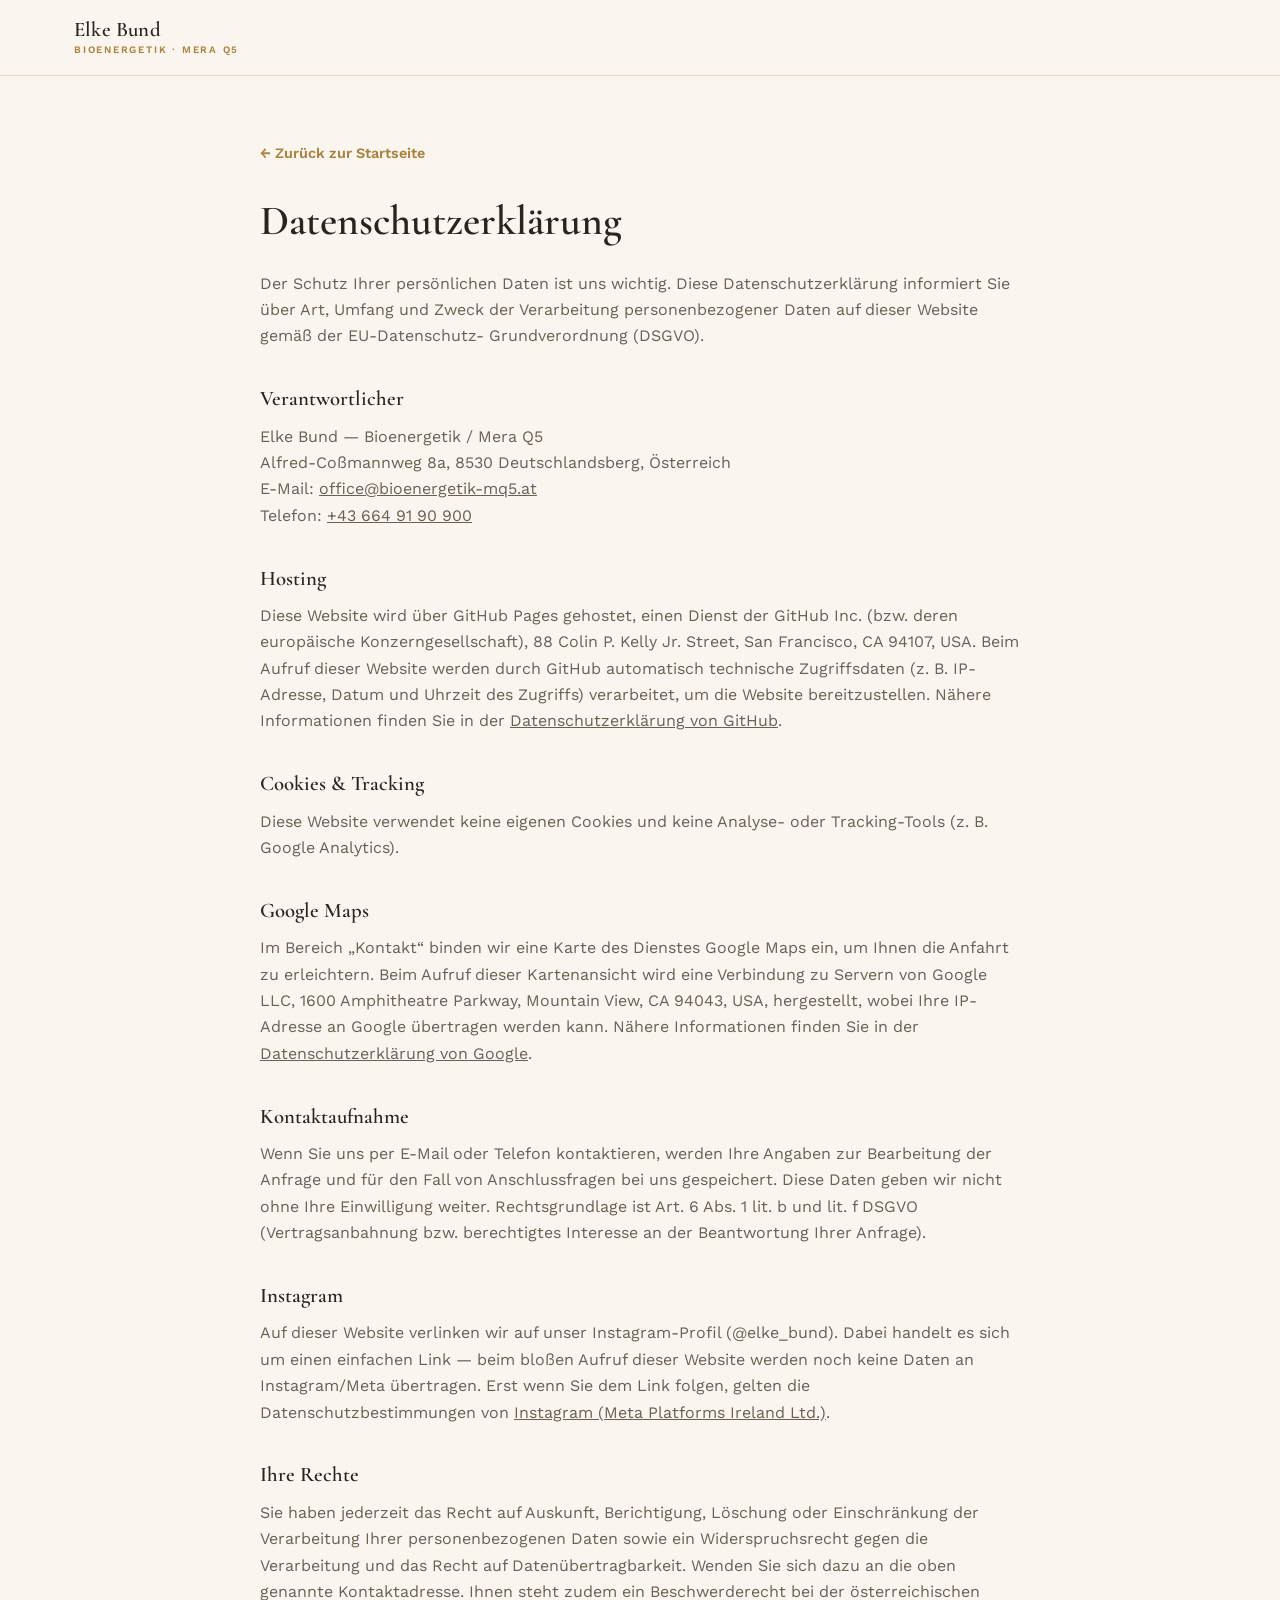
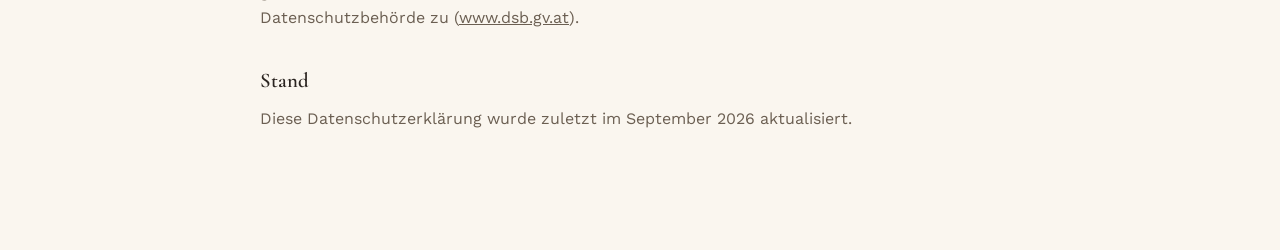
==== datenschutz.html @ cf7adbc0 "Build single-page Mera Q5 website Scroll-based static site replacing the Wix site: sticky anchor nav" ====
<!DOCTYPE html>
<html lang="de">
<head>
<meta charset="UTF-8">
<meta name="viewport" content="width=device-width, initial-scale=1.0">
<title>Datenschutz | Elke Bund — Bioenergetik &amp; MERA Q5</title>
<meta name="robots" content="noindex">
<link rel="icon" type="image/svg+xml" href="assets/images/favicon.svg">
<link rel="preconnect" href="https://fonts.googleapis.com">
<link rel="preconnect" href="https://fonts.gstatic.com" crossorigin>
<link href="https://fonts.googleapis.com/css2?family=Cormorant+Garamond:wght@500;600;700&amp;family=Work+Sans:wght@400;500;600&amp;display=swap" rel="stylesheet">
<link rel="stylesheet" href="css/style.css">
</head>
<body>

<nav class="site-nav">
  <div class="nav-inner">
    <a href="index.html#top" class="brand">
      <span class="brand-name">Elke Bund</span>
      <span class="brand-sub">Bioenergetik · Mera Q5</span>
    </a>
  </div>
</nav>

<div class="container legal-page">
  <a href="index.html" class="legal-back">&larr; Zurück zur Startseite</a>
  <h1>Datenschutzerklärung</h1>

  <p>
    Der Schutz Ihrer persönlichen Daten ist uns wichtig. Diese Datenschutzerklärung informiert Sie über Art,
    Umfang und Zweck der Verarbeitung personenbezogener Daten auf dieser Website gemäß der EU-Datenschutz-
    Grundverordnung (DSGVO).
  </p>

  <h2>Verantwortlicher</h2>
  <p>
    Elke Bund — Bioenergetik / Mera Q5<br>
    Alfred-Coßmannweg 8a, 8530 Deutschlandsberg, Österreich<br>
    E-Mail: <a href="mailto:office@bioenergetik-mq5.at">office@bioenergetik-mq5.at</a><br>
    Telefon: <a href="tel:+436649190900">+43 664 91 90 900</a>
  </p>

  <h2>Hosting</h2>
  <p>
    Diese Website wird über GitHub Pages gehostet, einen Dienst der GitHub Inc. (bzw. deren europäische
    Konzerngesellschaft), 88 Colin P. Kelly Jr. Street, San Francisco, CA 94107, USA. Beim Aufruf dieser Website
    werden durch GitHub automatisch technische Zugriffsdaten (z. B. IP-Adresse, Datum und Uhrzeit des Zugriffs)
    verarbeitet, um die Website bereitzustellen. Nähere Informationen finden Sie in der
    <a href="https://docs.github.com/site-policy/privacy-policies/github-privacy-statement" target="_blank" rel="noopener noreferrer">Datenschutzerklärung von GitHub</a>.
  </p>

  <h2>Cookies &amp; Tracking</h2>
  <p>
    Diese Website verwendet keine eigenen Cookies und keine Analyse- oder Tracking-Tools (z. B. Google Analytics).
  </p>

  <h2>Google Maps</h2>
  <p>
    Im Bereich „Kontakt“ binden wir eine Karte des Dienstes Google Maps ein, um Ihnen die Anfahrt zu erleichtern.
    Beim Aufruf dieser Kartenansicht wird eine Verbindung zu Servern von Google LLC, 1600 Amphitheatre Parkway,
    Mountain View, CA 94043, USA, hergestellt, wobei Ihre IP-Adresse an Google übertragen werden kann. Nähere
    Informationen finden Sie in der
    <a href="https://policies.google.com/privacy" target="_blank" rel="noopener noreferrer">Datenschutzerklärung von Google</a>.
  </p>

  <h2>Kontaktaufnahme</h2>
  <p>
    Wenn Sie uns per E-Mail oder Telefon kontaktieren, werden Ihre Angaben zur Bearbeitung der Anfrage und für
    den Fall von Anschlussfragen bei uns gespeichert. Diese Daten geben wir nicht ohne Ihre Einwilligung weiter.
    Rechtsgrundlage ist Art. 6 Abs. 1 lit. b und lit. f DSGVO (Vertragsanbahnung bzw. berechtigtes Interesse an
    der Beantwortung Ihrer Anfrage).
  </p>

  <h2>Instagram</h2>
  <p>
    Auf dieser Website verlinken wir auf unser Instagram-Profil (@elke_bund). Dabei handelt es sich um einen
    einfachen Link — beim bloßen Aufruf dieser Website werden noch keine Daten an Instagram/Meta übertragen.
    Erst wenn Sie dem Link folgen, gelten die Datenschutzbestimmungen von
    <a href="https://privacycenter.instagram.com/policy" target="_blank" rel="noopener noreferrer">Instagram (Meta Platforms Ireland Ltd.)</a>.
  </p>

  <h2>Ihre Rechte</h2>
  <p>
    Sie haben jederzeit das Recht auf Auskunft, Berichtigung, Löschung oder Einschränkung der Verarbeitung Ihrer
    personenbezogenen Daten sowie ein Widerspruchsrecht gegen die Verarbeitung und das Recht auf
    Datenübertragbarkeit. Wenden Sie sich dazu an die oben genannte Kontaktadresse. Ihnen steht zudem ein
    Beschwerderecht bei der österreichischen Datenschutzbehörde zu (<a href="https://www.dsb.gv.at" target="_blank" rel="noopener noreferrer">www.dsb.gv.at</a>).
  </p>

  <h2>Stand</h2>
  <p>Diese Datenschutzerklärung wurde zuletzt im September 2026 aktualisiert.</p>
</div>

</body>
</html>
---- css/style.css ----
/* =========================================================
   Elke Bund — Bioenergetik / Mera Q5
   Base styles
   ========================================================= */

:root {
  --color-bg: #faf6ef;
  --color-bg-alt: #f2ebdd;
  --color-dark: #2a2420;
  --color-dark-soft: #47392f;
  --color-text: #2a2420;
  --color-text-soft: #6b5f52;
  --color-cream: #f6f1e6;
  --color-gold: #a9823f;
  --color-gold-light: #c9a868;
  --color-border: #e3d8c3;

  --font-head: "Cormorant Garamond", Georgia, serif;
  --font-body: "Work Sans", "Segoe UI", sans-serif;

  --max-width: 1180px;
  --nav-height: 76px;
}

*,
*::before,
*::after {
  box-sizing: border-box;
}

html {
  scroll-behavior: smooth;
  scroll-padding-top: var(--nav-height);
}

body {
  margin: 0;
  font-family: var(--font-body);
  background: var(--color-bg);
  color: var(--color-text);
  line-height: 1.65;
  -webkit-font-smoothing: antialiased;
}

img {
  max-width: 100%;
  display: block;
}

a {
  color: inherit;
}

h1, h2, h3, h4 {
  font-family: var(--font-head);
  font-weight: 600;
  line-height: 1.15;
  margin: 0 0 0.6em;
  color: var(--color-dark);
}

p {
  margin: 0 0 1.1em;
}

.container {
  width: 100%;
  max-width: var(--max-width);
  margin: 0 auto;
  padding: 0 24px;
}

section {
  padding: 96px 0;
}

.section-alt {
  background: var(--color-bg-alt);
}

.eyebrow {
  display: inline-flex;
  align-items: center;
  gap: 10px;
  font-family: var(--font-body);
  font-size: 0.78rem;
  letter-spacing: 0.16em;
  text-transform: uppercase;
  color: var(--color-gold);
  font-weight: 600;
  margin-bottom: 14px;
}

.eyebrow::before {
  content: "";
  width: 28px;
  height: 1px;
  background: var(--color-gold);
  display: inline-block;
}

h2.section-title {
  font-size: clamp(1.9rem, 4vw, 2.7rem);
  max-width: 26ch;
}

.section-lede {
  max-width: 62ch;
  color: var(--color-text-soft);
  font-size: 1.05rem;
}

.divider-gold {
  width: 54px;
  height: 2px;
  background: var(--color-gold);
  border: 0;
  margin: 28px 0;
}

/* ---------- Buttons ---------- */

.btn {
  display: inline-flex;
  align-items: center;
  justify-content: center;
  gap: 8px;
  padding: 14px 30px;
  font-family: var(--font-body);
  font-size: 0.95rem;
  font-weight: 600;
  letter-spacing: 0.02em;
  text-decoration: none;
  border-radius: 2px;
  border: 1px solid transparent;
  cursor: pointer;
  transition: background 0.2s ease, color 0.2s ease, border-color 0.2s ease, transform 0.15s ease;
}

.btn:hover {
  transform: translateY(-1px);
}

.btn-gold {
  background: var(--color-gold);
  color: var(--color-cream);
  border-color: var(--color-gold);
}

.btn-gold:hover {
  background: var(--color-gold-light);
  border-color: var(--color-gold-light);
}

.btn-outline {
  background: transparent;
  color: var(--color-cream);
  border-color: rgba(246, 241, 230, 0.55);
}

.btn-outline:hover {
  background: rgba(246, 241, 230, 0.12);
  border-color: var(--color-cream);
}

.btn-outline-dark {
  background: transparent;
  color: var(--color-dark);
  border-color: var(--color-dark);
}

.btn-outline-dark:hover {
  background: var(--color-dark);
  color: var(--color-cream);
}

/* ---------- Navigation ---------- */

.site-nav {
  position: sticky;
  top: 0;
  z-index: 100;
  height: var(--nav-height);
  display: flex;
  align-items: center;
  background: rgba(250, 246, 239, 0.92);
  backdrop-filter: saturate(160%) blur(8px);
  border-bottom: 1px solid var(--color-border);
}

.nav-inner {
  width: 100%;
  max-width: var(--max-width);
  margin: 0 auto;
  padding: 0 24px;
  display: flex;
  align-items: center;
  justify-content: space-between;
}

.brand {
  display: flex;
  flex-direction: column;
  line-height: 1.1;
  text-decoration: none;
  color: var(--color-dark);
}

.brand-name {
  font-family: var(--font-head);
  font-size: 1.3rem;
  font-weight: 600;
  letter-spacing: 0.01em;
}

.brand-sub {
  font-size: 0.62rem;
  letter-spacing: 0.18em;
  text-transform: uppercase;
  color: var(--color-gold);
  font-weight: 600;
  margin-top: 3px;
}

.nav-links {
  display: flex;
  align-items: center;
  gap: 36px;
  list-style: none;
  margin: 0;
  padding: 0;
}

.nav-links a {
  text-decoration: none;
  font-size: 0.92rem;
  font-weight: 500;
  color: var(--color-dark);
  position: relative;
  padding: 6px 0;
}

.nav-links a::after {
  content: "";
  position: absolute;
  left: 0;
  right: 0;
  bottom: 0;
  height: 1px;
  background: var(--color-gold);
  transform: scaleX(0);
  transform-origin: right;
  transition: transform 0.25s ease;
}

.nav-links a:hover::after {
  transform: scaleX(1);
  transform-origin: left;
}

.nav-cta {
  display: inline-block;
}

.nav-toggle {
  display: none;
}

.nav-toggle-label {
  display: none;
}

/* Mobile nav (checkbox hack, no JS) */
@media (max-width: 860px) {
  .nav-links {
    position: fixed;
    top: var(--nav-height);
    left: 0;
    right: 0;
    flex-direction: column;
    align-items: flex-start;
    gap: 0;
    background: var(--color-cream);
    border-bottom: 1px solid var(--color-border);
    max-height: 0;
    overflow: hidden;
    transition: max-height 0.3s ease;
  }

  .nav-links li {
    width: 100%;
  }

  .nav-links a {
    display: block;
    width: 100%;
    padding: 16px 24px;
    border-top: 1px solid var(--color-border);
  }

  .nav-links a::after {
    display: none;
  }

  .nav-links .nav-cta {
    padding: 16px 24px;
  }

  .nav-links .btn {
    width: 100%;
  }

  .nav-toggle-label {
    display: flex;
    flex-direction: column;
    justify-content: center;
    gap: 5px;
    width: 34px;
    height: 34px;
    cursor: pointer;
  }

  .nav-toggle-label span {
    display: block;
    height: 2px;
    background: var(--color-dark);
    border-radius: 2px;
  }

  .nav-toggle:checked ~ .nav-links {
    max-height: 400px;
  }
}

@media (min-width: 861px) {
  .nav-toggle-label {
    display: none;
  }
}

/* ---------- Hero ---------- */

.hero {
  position: relative;
  min-height: 88vh;
  display: flex;
  align-items: flex-end;
  color: var(--color-cream);
  overflow: hidden;
}

.hero-media {
  position: absolute;
  inset: 0;
  z-index: 0;
}

.hero-media img {
  width: 100%;
  height: 100%;
  object-fit: cover;
}

.hero-scrim {
  position: absolute;
  inset: 0;
  background: linear-gradient(180deg, rgba(20, 16, 12, 0.35) 0%, rgba(20, 16, 12, 0.55) 55%, rgba(20, 16, 12, 0.82) 100%);
  z-index: 1;
}

.hero-content {
  position: relative;
  z-index: 2;
  width: 100%;
  padding: 72px 0 88px;
}

.hero-hook {
  font-family: var(--font-head);
  font-size: clamp(2.1rem, 5.4vw, 3.6rem);
  font-weight: 600;
  max-width: 18ch;
  color: var(--color-cream);
  margin-bottom: 0.4em;
}

.hero-hook em {
  font-style: normal;
  color: var(--color-gold-light);
}

.hero-intro {
  max-width: 52ch;
  font-size: 1.08rem;
  color: rgba(246, 241, 230, 0.92);
  margin-bottom: 2em;
}

/* ---------- Split content sections ---------- */

.split {
  display: grid;
  grid-template-columns: 1fr;
  gap: 48px;
  align-items: center;
}

@media (min-width: 900px) {
  .split {
    grid-template-columns: 0.85fr 1.15fr;
    gap: 72px;
  }

  .split.reverse .split-media {
    order: 2;
  }

  .split.reverse .split-text {
    order: 1;
  }
}

.split-media {
  position: relative;
}

.split-media .img-frame {
  border: 1px solid var(--color-gold);
  outline: 1px solid var(--color-border);
  outline-offset: 10px;
}

.img-frame {
  overflow: hidden;
}

.img-frame img {
  width: 100%;
  height: 100%;
  object-fit: cover;
}

.portrait-frame {
  aspect-ratio: 3 / 4;
  max-width: 420px;
  margin: 0 auto;
}

.device-frame {
  aspect-ratio: 1 / 1;
  max-width: 460px;
  margin: 0 auto;
}

.split-text .lede {
  font-size: 1.05rem;
  color: var(--color-text-soft);
}

.fact-list {
  list-style: none;
  margin: 28px 0 0;
  padding: 0;
  display: grid;
  gap: 16px;
}

.fact-list li {
  display: flex;
  gap: 14px;
  align-items: flex-start;
  font-size: 0.98rem;
}

.fact-list .dot {
  flex: none;
  width: 8px;
  height: 8px;
  margin-top: 8px;
  background: var(--color-gold);
  border-radius: 50%;
}

.fact-list strong {
  color: var(--color-dark);
}

/* ---------- Anwendungsbereiche ---------- */

.steps {
  display: grid;
  grid-template-columns: repeat(auto-fit, minmax(220px, 1fr));
  gap: 28px;
  margin: 48px 0 0;
}

.step-card {
  background: var(--color-bg);
  border: 1px solid var(--color-border);
  padding: 32px 26px;
}

.step-number {
  font-family: var(--font-head);
  font-size: 1.6rem;
  color: var(--color-gold);
  margin-bottom: 10px;
  display: block;
}

.step-card h3 {
  font-size: 1.2rem;
  margin-bottom: 0.5em;
}

.step-card p {
  color: var(--color-text-soft);
  font-size: 0.95rem;
  margin-bottom: 0;
}

.tag-grid {
  display: flex;
  flex-wrap: wrap;
  gap: 12px;
  margin: 40px 0 0;
}

.tag {
  border: 1px solid var(--color-gold);
  color: var(--color-dark-soft);
  padding: 10px 18px;
  font-size: 0.9rem;
  border-radius: 999px;
  background: var(--color-bg);
}

.disclaimer {
  margin-top: 44px;
  padding: 22px 24px;
  background: var(--color-bg-alt);
  border-left: 3px solid var(--color-gold);
  font-size: 0.88rem;
  color: var(--color-text-soft);
}

.disclaimer strong {
  color: var(--color-dark);
}

/* ---------- Pricing ---------- */

.pricing {
  margin-top: 56px;
  display: grid;
  grid-template-columns: repeat(auto-fit, minmax(240px, 1fr));
  gap: 24px;
}

.price-card {
  background: var(--color-dark);
  color: var(--color-cream);
  padding: 34px 28px;
  border-top: 3px solid var(--color-gold);
}

.price-card h3 {
  color: var(--color-cream);
  font-size: 1.25rem;
}

.price-card .price {
  font-family: var(--font-head);
  font-size: 1.9rem;
  color: var(--color-gold-light);
  margin: 10px 0 14px;
}

.price-card p {
  color: rgba(246, 241, 230, 0.78);
  font-size: 0.92rem;
  margin-bottom: 0;
}

/* ---------- Kontakt / Footer ---------- */

.contact {
  background: var(--color-dark);
  color: var(--color-cream);
}

.contact h2.section-title,
.contact h3 {
  color: var(--color-cream);
}

.contact .eyebrow {
  color: var(--color-gold-light);
}

.contact .eyebrow::before {
  background: var(--color-gold-light);
}

.contact-grid {
  display: grid;
  grid-template-columns: 1fr;
  gap: 56px;
  margin-top: 40px;
}

@media (min-width: 900px) {
  .contact-grid {
    grid-template-columns: 1fr 1fr;
  }
}

.contact-info dl {
  margin: 0;
  display: grid;
  gap: 22px;
}

.contact-info dt {
  font-size: 0.72rem;
  letter-spacing: 0.14em;
  text-transform: uppercase;
  color: var(--color-gold-light);
  margin-bottom: 6px;
}

.contact-info dd {
  margin: 0;
  font-size: 1.02rem;
}

.contact-info a {
  text-decoration: none;
  border-bottom: 1px solid rgba(246, 241, 230, 0.35);
}

.contact-info a:hover {
  border-color: var(--color-gold-light);
}

.contact-cta {
  display: flex;
  flex-wrap: wrap;
  gap: 14px;
  margin-top: 32px;
}

.social-row {
  margin-top: 32px;
  display: flex;
  align-items: center;
  gap: 12px;
}

.social-row a {
  display: inline-flex;
  align-items: center;
  gap: 8px;
  text-decoration: none;
  font-size: 0.92rem;
  color: var(--color-cream);
  border: 1px solid rgba(246, 241, 230, 0.3);
  padding: 9px 16px;
  border-radius: 999px;
}

.social-row a:hover {
  border-color: var(--color-gold-light);
  color: var(--color-gold-light);
}

.map-frame {
  border: 1px solid rgba(246, 241, 230, 0.2);
  aspect-ratio: 4 / 3;
  width: 100%;
  overflow: hidden;
}

.map-frame iframe {
  width: 100%;
  height: 100%;
  border: 0;
  filter: grayscale(0.15) contrast(1.05);
}

.site-footer-bottom {
  border-top: 1px solid rgba(246, 241, 230, 0.15);
  margin-top: 72px;
  padding-top: 28px;
  display: flex;
  flex-wrap: wrap;
  gap: 16px 28px;
  justify-content: space-between;
  align-items: center;
  font-size: 0.82rem;
  color: rgba(246, 241, 230, 0.65);
}

.legal-links {
  display: flex;
  gap: 22px;
  list-style: none;
  margin: 0;
  padding: 0;
}

.legal-links a {
  text-decoration: none;
  color: rgba(246, 241, 230, 0.65);
}

.legal-links a:hover {
  color: var(--color-gold-light);
}

/* ---------- Placeholder image blocks ---------- */

.placeholder-img {
  width: 100%;
  height: 100%;
  min-height: 220px;
  display: flex;
}

/* ---------- Legal pages ---------- */

.legal-page {
  padding: 64px 0 100px;
  max-width: 760px;
  margin: 0 auto;
}

.legal-page h1 {
  font-size: clamp(1.9rem, 4vw, 2.6rem);
}

.legal-page h2 {
  font-size: 1.3rem;
  margin-top: 1.8em;
}

.legal-page p,
.legal-page li {
  color: var(--color-text-soft);
}

.legal-back {
  display: inline-flex;
  align-items: center;
  gap: 8px;
  text-decoration: none;
  color: var(--color-gold);
  font-weight: 600;
  font-size: 0.9rem;
  margin-bottom: 32px;
}

@media (max-width: 600px) {
  section {
    padding: 72px 0;
  }

  .hero {
    min-height: 92vh;
  }
}
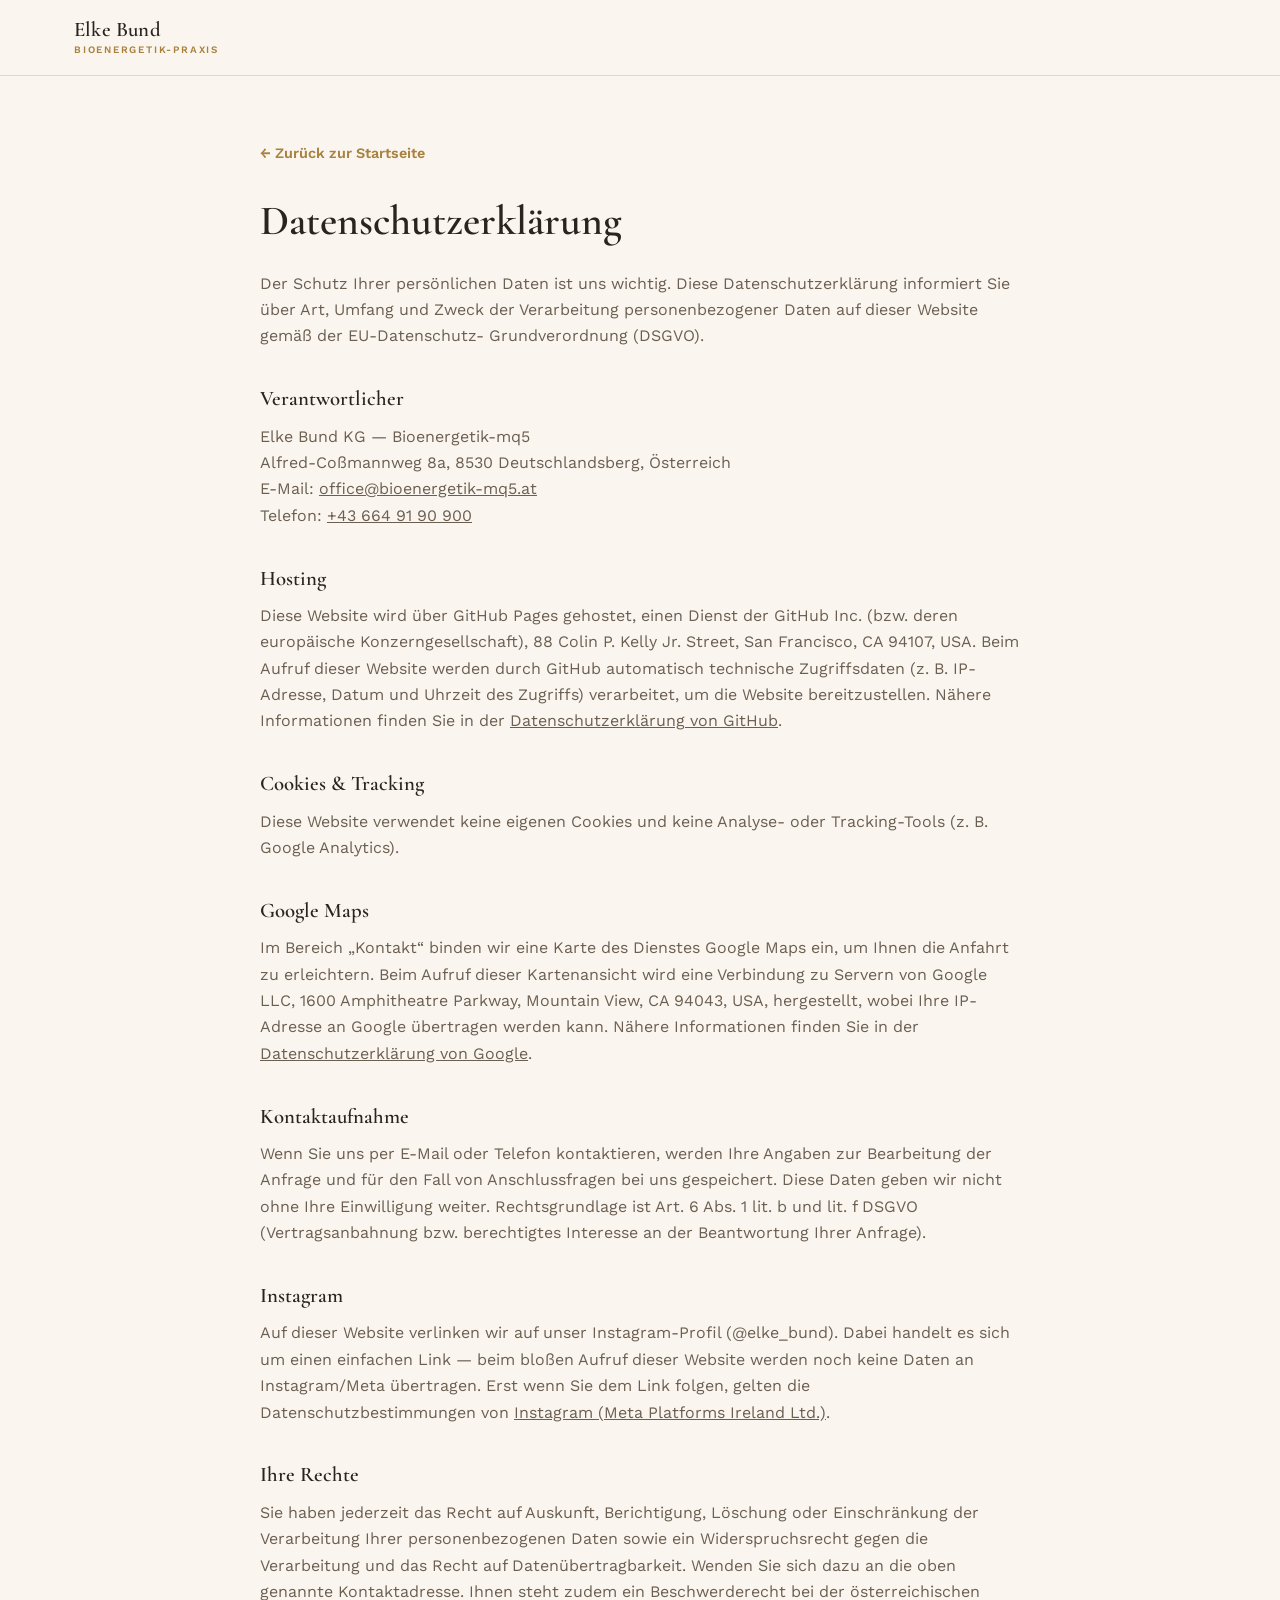
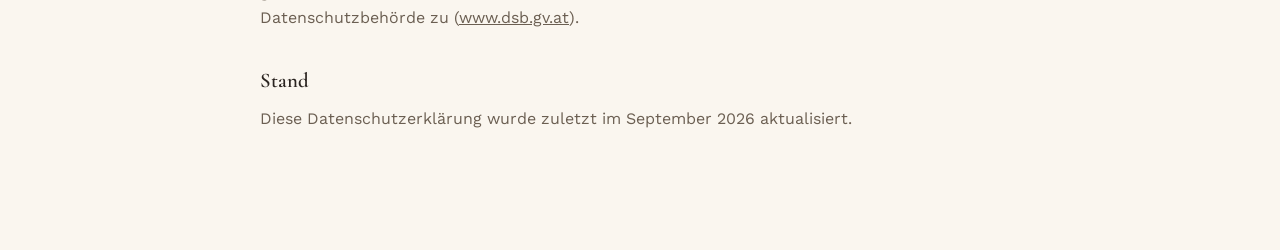
==== commit 082bbe90: "Replace Impressum with full legal details Real company data: Elke Bund KG, Firmenbuch/UID, full Gewe" ====
--- a/datenschutz.html
+++ b/datenschutz.html
@@ -3,7 +3,7 @@
 <head>
 <meta charset="UTF-8">
 <meta name="viewport" content="width=device-width, initial-scale=1.0">
-<title>Datenschutz | Elke Bund — Bioenergetik &amp; MERA Q5</title>
+<title>Datenschutz | Elke Bund — Bioenergetik: MERA Q5 &amp; IMEDIS Bioresonanz</title>
 <meta name="robots" content="noindex">
 <link rel="icon" type="image/svg+xml" href="assets/images/favicon.svg">
 <link rel="preconnect" href="https://fonts.googleapis.com">
@@ -17,7 +17,7 @@
   <div class="nav-inner">
     <a href="index.html#top" class="brand">
       <span class="brand-name">Elke Bund</span>
-      <span class="brand-sub">Bioenergetik · Mera Q5</span>
+      <span class="brand-sub">Bioenergetik-Praxis</span>
     </a>
   </div>
 </nav>
@@ -34,7 +34,7 @@
 
   <h2>Verantwortlicher</h2>
   <p>
-    Elke Bund — Bioenergetik / Mera Q5<br>
+    Elke Bund KG — Bioenergetik-mq5<br>
     Alfred-Coßmannweg 8a, 8530 Deutschlandsberg, Österreich<br>
     E-Mail: <a href="mailto:office@bioenergetik-mq5.at">office@bioenergetik-mq5.at</a><br>
     Telefon: <a href="tel:+436649190900">+43 664 91 90 900</a>
--- a/css/style.css
+++ b/css/style.css
@@ -116,6 +116,13 @@
   background: var(--color-gold);
   border: 0;
   margin: 28px 0;
+}
+
+.divider-gold-sm {
+  width: 32px;
+  height: 1px;
+  opacity: 0.6;
+  margin: 24px 0;
 }
 
 /* ---------- Buttons ---------- */
@@ -271,7 +278,7 @@
 }
 
 /* Mobile nav (checkbox hack, no JS) */
-@media (max-width: 860px) {
+@media (max-width: 1024px) {
   .nav-links {
     position: fixed;
     top: var(--nav-height);
@@ -332,7 +339,7 @@
   }
 }
 
-@media (min-width: 861px) {
+@media (min-width: 1025px) {
   .nav-toggle-label {
     display: none;
   }
@@ -452,9 +459,14 @@
   margin: 0 auto;
 }
 
-.split-text .lede {
+.lede {
   font-size: 1.05rem;
   color: var(--color-text-soft);
+}
+
+.text-block {
+  max-width: 68ch;
+  margin-top: 24px;
 }
 
 .fact-list {
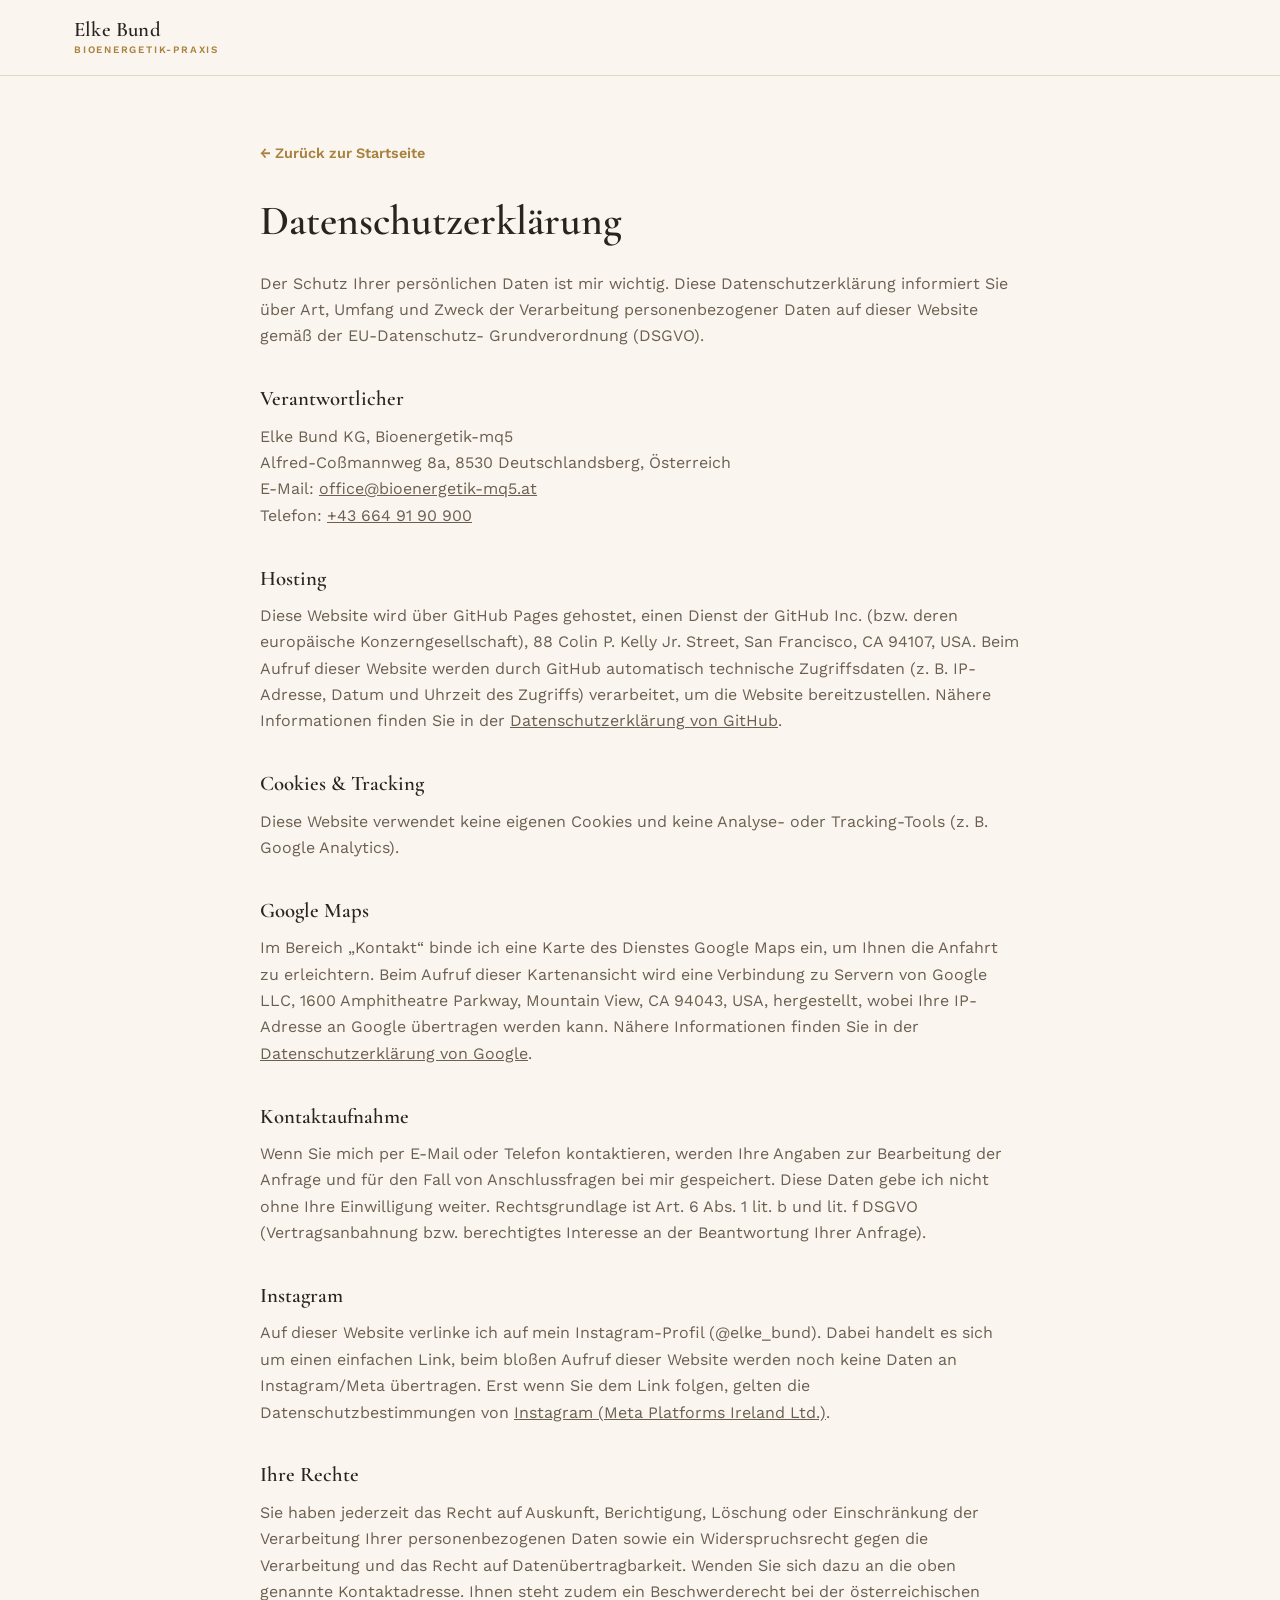
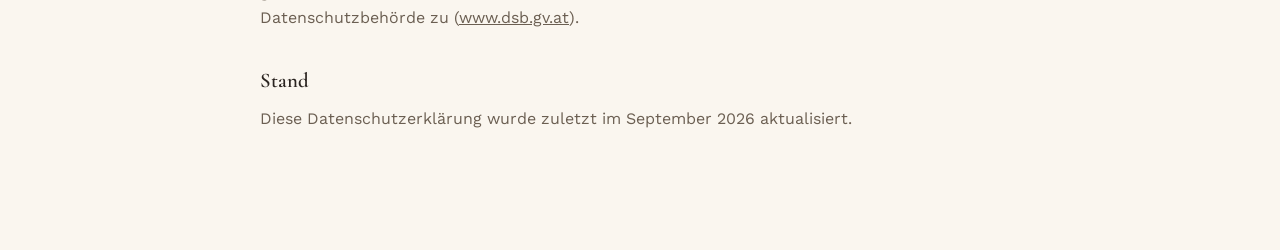
==== commit caf8a74b: "Remove em/en-dashes from copy, switch to first-person singular - Replaced every stylistic — / – (use" ====
--- a/datenschutz.html
+++ b/datenschutz.html
@@ -3,7 +3,7 @@
 <head>
 <meta charset="UTF-8">
 <meta name="viewport" content="width=device-width, initial-scale=1.0">
-<title>Datenschutz | Elke Bund — Bioenergetik: MERA Q5 &amp; IMEDIS Bioresonanz</title>
+<title>Datenschutz | Elke Bund, Bioenergetik: MERA Q5 &amp; IMEDIS Bioresonanz</title>
 <meta name="robots" content="noindex">
 <link rel="icon" type="image/svg+xml" href="assets/images/favicon.svg">
 <link rel="preconnect" href="https://fonts.googleapis.com">
@@ -27,14 +27,14 @@
   <h1>Datenschutzerklärung</h1>
 
   <p>
-    Der Schutz Ihrer persönlichen Daten ist uns wichtig. Diese Datenschutzerklärung informiert Sie über Art,
+    Der Schutz Ihrer persönlichen Daten ist mir wichtig. Diese Datenschutzerklärung informiert Sie über Art,
     Umfang und Zweck der Verarbeitung personenbezogener Daten auf dieser Website gemäß der EU-Datenschutz-
     Grundverordnung (DSGVO).
   </p>
 
   <h2>Verantwortlicher</h2>
   <p>
-    Elke Bund KG — Bioenergetik-mq5<br>
+    Elke Bund KG, Bioenergetik-mq5<br>
     Alfred-Coßmannweg 8a, 8530 Deutschlandsberg, Österreich<br>
     E-Mail: <a href="mailto:office@bioenergetik-mq5.at">office@bioenergetik-mq5.at</a><br>
     Telefon: <a href="tel:+436649190900">+43 664 91 90 900</a>
@@ -56,7 +56,7 @@
 
   <h2>Google Maps</h2>
   <p>
-    Im Bereich „Kontakt“ binden wir eine Karte des Dienstes Google Maps ein, um Ihnen die Anfahrt zu erleichtern.
+    Im Bereich „Kontakt“ binde ich eine Karte des Dienstes Google Maps ein, um Ihnen die Anfahrt zu erleichtern.
     Beim Aufruf dieser Kartenansicht wird eine Verbindung zu Servern von Google LLC, 1600 Amphitheatre Parkway,
     Mountain View, CA 94043, USA, hergestellt, wobei Ihre IP-Adresse an Google übertragen werden kann. Nähere
     Informationen finden Sie in der
@@ -65,16 +65,16 @@
 
   <h2>Kontaktaufnahme</h2>
   <p>
-    Wenn Sie uns per E-Mail oder Telefon kontaktieren, werden Ihre Angaben zur Bearbeitung der Anfrage und für
-    den Fall von Anschlussfragen bei uns gespeichert. Diese Daten geben wir nicht ohne Ihre Einwilligung weiter.
+    Wenn Sie mich per E-Mail oder Telefon kontaktieren, werden Ihre Angaben zur Bearbeitung der Anfrage und für
+    den Fall von Anschlussfragen bei mir gespeichert. Diese Daten gebe ich nicht ohne Ihre Einwilligung weiter.
     Rechtsgrundlage ist Art. 6 Abs. 1 lit. b und lit. f DSGVO (Vertragsanbahnung bzw. berechtigtes Interesse an
     der Beantwortung Ihrer Anfrage).
   </p>
 
   <h2>Instagram</h2>
   <p>
-    Auf dieser Website verlinken wir auf unser Instagram-Profil (@elke_bund). Dabei handelt es sich um einen
-    einfachen Link — beim bloßen Aufruf dieser Website werden noch keine Daten an Instagram/Meta übertragen.
+    Auf dieser Website verlinke ich auf mein Instagram-Profil (@elke_bund). Dabei handelt es sich um einen
+    einfachen Link, beim bloßen Aufruf dieser Website werden noch keine Daten an Instagram/Meta übertragen.
     Erst wenn Sie dem Link folgen, gelten die Datenschutzbestimmungen von
     <a href="https://privacycenter.instagram.com/policy" target="_blank" rel="noopener noreferrer">Instagram (Meta Platforms Ireland Ltd.)</a>.
   </p>
--- a/css/style.css
+++ b/css/style.css
@@ -371,7 +371,7 @@
 .hero-scrim {
   position: absolute;
   inset: 0;
-  background: linear-gradient(180deg, rgba(20, 16, 12, 0.35) 0%, rgba(20, 16, 12, 0.55) 55%, rgba(20, 16, 12, 0.82) 100%);
+  background: linear-gradient(180deg, rgba(20, 16, 12, 0.6) 0%, rgba(20, 16, 12, 0.72) 50%, rgba(20, 16, 12, 0.9) 100%);
   z-index: 1;
 }
 
@@ -379,7 +379,8 @@
   position: relative;
   z-index: 2;
   width: 100%;
-  padding: 72px 0 88px;
+  padding-top: 72px;
+  padding-bottom: 88px;
 }
 
 .hero-hook {
@@ -454,7 +455,7 @@
 }
 
 .device-frame {
-  aspect-ratio: 1 / 1;
+  aspect-ratio: 4 / 5;
   max-width: 460px;
   margin: 0 auto;
 }
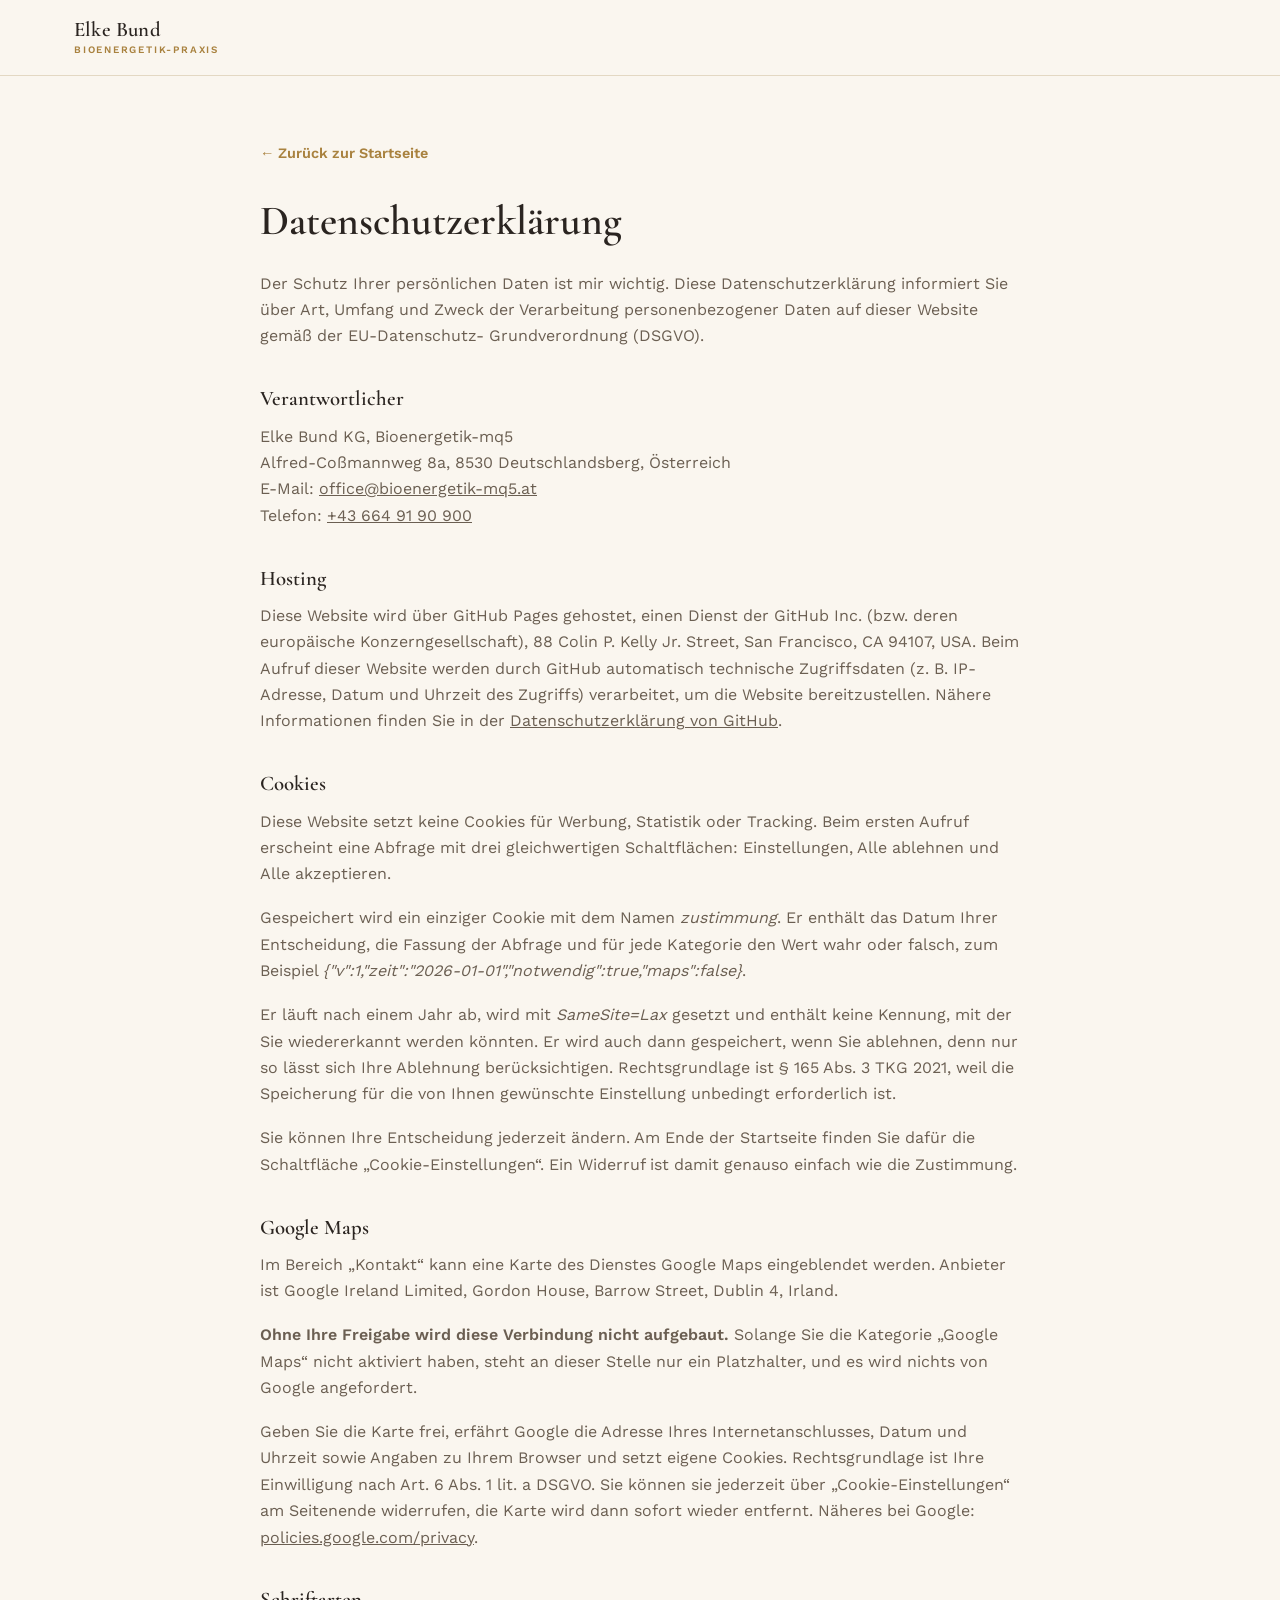
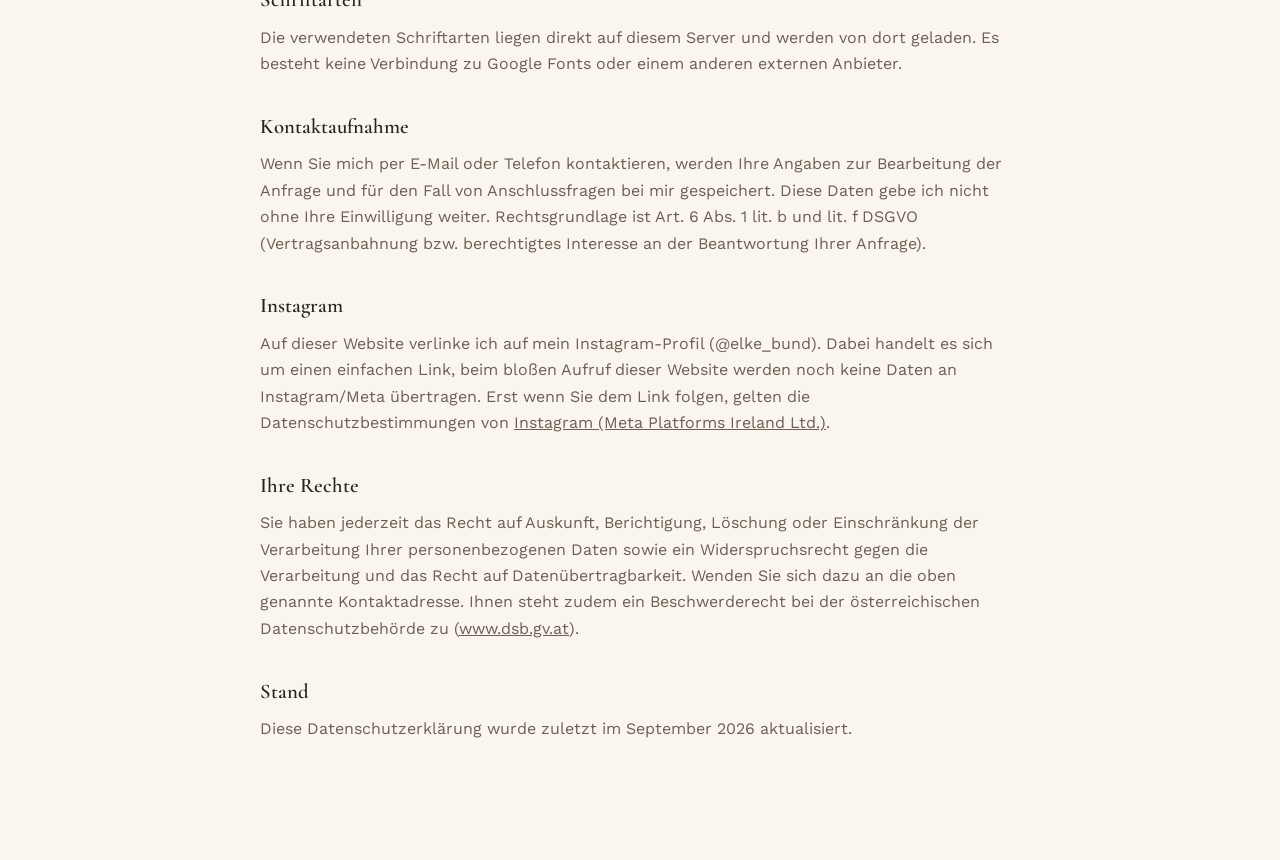
==== commit a9d09636: "Apply the webpage-base security and cookie baseline Ported from maxbuilds-dev/webpage-base and adapt" ====
--- a/datenschutz.html
+++ b/datenschutz.html
@@ -3,12 +3,12 @@
 <head>
 <meta charset="UTF-8">
 <meta name="viewport" content="width=device-width, initial-scale=1.0">
+<meta http-equiv="Content-Security-Policy" content="default-src 'none'; script-src 'self'; style-src 'self'; font-src 'self'; img-src 'self' data:; base-uri 'none'; form-action 'none'">
+<meta name="referrer" content="strict-origin-when-cross-origin">
 <title>Datenschutz | Elke Bund, Bioenergetik: MERA Q5 &amp; IMEDIS Bioresonanz</title>
 <meta name="robots" content="noindex">
 <link rel="icon" type="image/svg+xml" href="assets/images/favicon.svg">
-<link rel="preconnect" href="https://fonts.googleapis.com">
-<link rel="preconnect" href="https://fonts.gstatic.com" crossorigin>
-<link href="https://fonts.googleapis.com/css2?family=Cormorant+Garamond:wght@500;600;700&amp;family=Work+Sans:wght@400;500;600&amp;display=swap" rel="stylesheet">
+<link rel="stylesheet" href="css/fonts.css">
 <link rel="stylesheet" href="css/style.css">
 </head>
 <body>
@@ -49,18 +49,49 @@
     <a href="https://docs.github.com/site-policy/privacy-policies/github-privacy-statement" target="_blank" rel="noopener noreferrer">Datenschutzerklärung von GitHub</a>.
   </p>
 
-  <h2>Cookies &amp; Tracking</h2>
+  <h2>Cookies</h2>
   <p>
-    Diese Website verwendet keine eigenen Cookies und keine Analyse- oder Tracking-Tools (z. B. Google Analytics).
+    Diese Website setzt keine Cookies für Werbung, Statistik oder Tracking. Beim ersten Aufruf erscheint eine
+    Abfrage mit drei gleichwertigen Schaltflächen: Einstellungen, Alle ablehnen und Alle akzeptieren.
+  </p>
+  <p>
+    Gespeichert wird ein einziger Cookie mit dem Namen <em>zustimmung</em>. Er enthält das Datum Ihrer
+    Entscheidung, die Fassung der Abfrage und für jede Kategorie den Wert wahr oder falsch, zum Beispiel
+    <em>{"v":1,"zeit":"2026-01-01","notwendig":true,"maps":false}</em>.
+  </p>
+  <p>
+    Er läuft nach einem Jahr ab, wird mit <em>SameSite=Lax</em> gesetzt und enthält keine Kennung, mit der Sie
+    wiedererkannt werden könnten. Er wird auch dann gespeichert, wenn Sie ablehnen, denn nur so lässt sich Ihre
+    Ablehnung berücksichtigen. Rechtsgrundlage ist § 165 Abs. 3 TKG 2021, weil die Speicherung für die von Ihnen
+    gewünschte Einstellung unbedingt erforderlich ist.
+  </p>
+  <p>
+    Sie können Ihre Entscheidung jederzeit ändern. Am Ende der Startseite finden Sie dafür die Schaltfläche
+    „Cookie-Einstellungen“. Ein Widerruf ist damit genauso einfach wie die Zustimmung.
   </p>
 
   <h2>Google Maps</h2>
   <p>
-    Im Bereich „Kontakt“ binde ich eine Karte des Dienstes Google Maps ein, um Ihnen die Anfahrt zu erleichtern.
-    Beim Aufruf dieser Kartenansicht wird eine Verbindung zu Servern von Google LLC, 1600 Amphitheatre Parkway,
-    Mountain View, CA 94043, USA, hergestellt, wobei Ihre IP-Adresse an Google übertragen werden kann. Nähere
-    Informationen finden Sie in der
-    <a href="https://policies.google.com/privacy" target="_blank" rel="noopener noreferrer">Datenschutzerklärung von Google</a>.
+    Im Bereich „Kontakt“ kann eine Karte des Dienstes Google Maps eingeblendet werden. Anbieter ist Google
+    Ireland Limited, Gordon House, Barrow Street, Dublin 4, Irland.
+  </p>
+  <p>
+    <strong>Ohne Ihre Freigabe wird diese Verbindung nicht aufgebaut.</strong> Solange Sie die Kategorie
+    „Google Maps“ nicht aktiviert haben, steht an dieser Stelle nur ein Platzhalter, und es wird nichts von
+    Google angefordert.
+  </p>
+  <p>
+    Geben Sie die Karte frei, erfährt Google die Adresse Ihres Internetanschlusses, Datum und Uhrzeit sowie
+    Angaben zu Ihrem Browser und setzt eigene Cookies. Rechtsgrundlage ist Ihre Einwilligung nach Art. 6 Abs. 1
+    lit. a DSGVO. Sie können sie jederzeit über „Cookie-Einstellungen“ am Seitenende widerrufen, die Karte wird
+    dann sofort wieder entfernt. Näheres bei Google:
+    <a href="https://policies.google.com/privacy" target="_blank" rel="noopener noreferrer">policies.google.com/privacy</a>.
+  </p>
+
+  <h2>Schriftarten</h2>
+  <p>
+    Die verwendeten Schriftarten liegen direkt auf diesem Server und werden von dort geladen. Es besteht keine
+    Verbindung zu Google Fonts oder einem anderen externen Anbieter.
   </p>
 
   <h2>Kontaktaufnahme</h2>
@@ -91,5 +122,6 @@
   <p>Diese Datenschutzerklärung wurde zuletzt im September 2026 aktualisiert.</p>
 </div>
 
+<script src="js/script.js"></script>
 </body>
 </html>
--- a/css/fonts.css
+++ b/css/fonts.css
@@ -0,0 +1,51 @@
+/* Selbst gehostete Schriften. Niemals über das Google-Fonts-CDN einbinden:
+   das würde die IP-Adresse jedes Besuchers an Google übertragen, bevor
+   überhaupt eine Cookie-Entscheidung möglich ist. */
+
+@font-face {
+  font-family: "Cormorant Garamond";
+  font-style: normal;
+  font-weight: 500;
+  font-display: swap;
+  src: url("../assets/fonts/cormorant-garamond-500.woff2") format("woff2");
+}
+
+@font-face {
+  font-family: "Cormorant Garamond";
+  font-style: normal;
+  font-weight: 600;
+  font-display: swap;
+  src: url("../assets/fonts/cormorant-garamond-600.woff2") format("woff2");
+}
+
+@font-face {
+  font-family: "Cormorant Garamond";
+  font-style: normal;
+  font-weight: 700;
+  font-display: swap;
+  src: url("../assets/fonts/cormorant-garamond-700.woff2") format("woff2");
+}
+
+@font-face {
+  font-family: "Work Sans";
+  font-style: normal;
+  font-weight: 400;
+  font-display: swap;
+  src: url("../assets/fonts/work-sans-400.woff2") format("woff2");
+}
+
+@font-face {
+  font-family: "Work Sans";
+  font-style: normal;
+  font-weight: 500;
+  font-display: swap;
+  src: url("../assets/fonts/work-sans-500.woff2") format("woff2");
+}
+
+@font-face {
+  font-family: "Work Sans";
+  font-style: normal;
+  font-weight: 600;
+  font-display: swap;
+  src: url("../assets/fonts/work-sans-600.woff2") format("woff2");
+}
--- a/css/style.css
+++ b/css/style.css
@@ -49,6 +49,30 @@
 
 a {
   color: inherit;
+}
+
+:focus-visible {
+  outline: 2px solid var(--color-gold);
+  outline-offset: 3px;
+  border-radius: 2px;
+}
+
+/* Link für Tastatur-Nutzer, springt direkt zum Inhalt */
+.skip-link {
+  position: absolute;
+  left: -9999px;
+  top: 0;
+  background: var(--color-gold);
+  color: var(--color-cream);
+  padding: 12px 20px;
+  z-index: 200;
+  border-radius: 0 0 4px 0;
+  font-weight: 600;
+  text-decoration: none;
+}
+
+.skip-link:focus {
+  left: 0;
 }
 
 h1, h2, h3, h4 {
@@ -413,12 +437,29 @@
   align-items: center;
 }
 
+.split-media {
+  position: relative;
+  order: 2;
+}
+
+.split-text {
+  order: 1;
+}
+
 @media (min-width: 900px) {
   .split {
     grid-template-columns: 0.85fr 1.15fr;
     gap: 72px;
   }
 
+  .split-media {
+    order: 1;
+  }
+
+  .split-text {
+    order: 2;
+  }
+
   .split.reverse .split-media {
     order: 2;
   }
@@ -426,10 +467,6 @@
   .split.reverse .split-text {
     order: 1;
   }
-}
-
-.split-media {
-  position: relative;
 }
 
 .split-media .img-frame {
@@ -559,6 +596,24 @@
 
 .disclaimer strong {
   color: var(--color-dark);
+}
+
+.small-note {
+  font-size: 0.85rem;
+  color: var(--color-text-soft);
+  margin-top: 18px;
+}
+
+.focus-block {
+  margin-top: 56px;
+}
+
+.focus-block h3 {
+  font-size: 1.3rem;
+}
+
+.contact .section-lede {
+  color: rgba(246, 241, 230, 0.78);
 }
 
 /* ---------- Pricing ---------- */
@@ -701,6 +756,14 @@
   filter: grayscale(0.15) contrast(1.05);
 }
 
+.map-frame .einbettung {
+  width: 100%;
+  height: 100%;
+  aspect-ratio: auto;
+  border: 0;
+  background: transparent;
+}
+
 .site-footer-bottom {
   border-top: 1px solid rgba(246, 241, 230, 0.15);
   margin-top: 72px;
@@ -729,6 +792,327 @@
 
 .legal-links a:hover {
   color: var(--color-gold-light);
+}
+
+/* Schaltflaeche in der Fusszeile, sieht aus wie die Links daneben */
+.footer-btn {
+  background: none;
+  border: none;
+  padding: 0;
+  font: inherit;
+  color: rgba(246, 241, 230, 0.65);
+  cursor: pointer;
+  text-align: left;
+}
+
+.footer-btn:hover {
+  color: var(--color-gold-light);
+}
+
+/* ---------- Zustimmungsmanager ----------
+   Alle Schaltflaechen sind absichtlich gleich gross, gleich gefaerbt und
+   gleich stark hervorgehoben. Ablehnen muss genauso leicht fallen wie
+   Zustimmen, ein hervorgehobener Akzeptieren-Knopf neben einem blassen
+   Ablehnen-Knopf waere unzulaessige Beeinflussung. */
+
+.cc-overlay {
+  position: fixed;
+  inset: 0;
+  z-index: 300;
+  display: grid;
+  place-items: center;
+  padding: 20px;
+  background: rgba(20, 16, 12, 0.72);
+  backdrop-filter: blur(6px);
+  -webkit-backdrop-filter: blur(6px);
+}
+
+.cc-overlay[hidden] {
+  display: none;
+}
+
+body.cc-offen {
+  overflow: hidden;
+}
+
+.cc-dialog {
+  width: 100%;
+  max-width: 540px;
+  max-height: calc(100vh - 40px);
+  overflow-y: auto;
+  background: var(--color-cream);
+  border: 1px solid var(--color-border);
+  border-radius: 4px;
+  padding: clamp(24px, 4vw, 34px);
+  box-shadow: 0 30px 80px rgba(20, 16, 12, 0.35);
+}
+
+.cc-titel {
+  font-family: var(--font-head);
+  font-size: 1.3rem;
+  color: var(--color-dark);
+  margin-bottom: 16px;
+}
+
+.cc-view[hidden] {
+  display: none;
+}
+
+.cc-text {
+  font-size: 0.92rem;
+  line-height: 1.6;
+  color: var(--color-text-soft);
+}
+
+.cc-text + .cc-text {
+  margin-top: 12px;
+}
+
+.cc-actions {
+  display: grid;
+  gap: 10px;
+  margin-top: 22px;
+}
+
+.cc-btn {
+  width: 100%;
+  font-family: var(--font-body);
+  font-size: 0.92rem;
+  font-weight: 600;
+  padding: 12px 18px;
+  border-radius: 2px;
+  cursor: pointer;
+  color: var(--color-dark);
+  background: var(--color-bg);
+  border: 1px solid var(--color-border);
+  transition: border-color 0.2s ease, background 0.2s ease;
+}
+
+.cc-btn:hover {
+  border-color: var(--color-gold);
+  background: var(--color-bg-alt);
+}
+
+.cc-btn-klein {
+  width: auto;
+  font-size: 0.85rem;
+  padding: 9px 18px;
+  margin-top: 14px;
+}
+
+.cc-links {
+  display: flex;
+  gap: 20px;
+  justify-content: center;
+  margin-top: 20px;
+  font-size: 0.82rem;
+}
+
+.cc-links a {
+  color: var(--color-text-soft);
+  text-decoration: underline;
+}
+
+.cc-links a:hover {
+  color: var(--color-dark);
+}
+
+.cc-kategorien {
+  display: grid;
+  gap: 14px;
+}
+
+.cc-kat {
+  background: var(--color-bg);
+  border: 1px solid var(--color-border);
+  border-radius: 2px;
+  padding: 16px 18px;
+}
+
+.cc-kat-kopf {
+  display: flex;
+  align-items: center;
+  justify-content: space-between;
+  gap: 16px;
+}
+
+.cc-kat-titel {
+  font-family: var(--font-head);
+  font-size: 1.05rem;
+  font-weight: 600;
+  color: var(--color-dark);
+}
+
+.cc-pflicht {
+  display: inline-block;
+  font-size: 0.72rem;
+  color: var(--color-text-soft);
+  margin-top: 4px;
+}
+
+.cc-kat-zweck {
+  font-size: 0.85rem;
+  line-height: 1.55;
+  color: var(--color-text-soft);
+  margin-top: 8px;
+}
+
+.cc-eintrag {
+  display: grid;
+  grid-template-columns: auto 1fr auto;
+  gap: 8px 12px;
+  align-items: start;
+  margin-top: 12px;
+  padding-top: 12px;
+  border-top: 1px solid var(--color-border);
+}
+
+.cc-eintrag code {
+  font-family: ui-monospace, SFMono-Regular, Menlo, Consolas, monospace;
+  font-size: 0.76rem;
+  color: var(--color-gold);
+  background: var(--color-bg-alt);
+  border-radius: 3px;
+  padding: 2px 8px;
+  white-space: nowrap;
+}
+
+.cc-eintrag p {
+  font-size: 0.8rem;
+  line-height: 1.5;
+  color: var(--color-text-soft);
+  margin: 0;
+}
+
+.cc-dauer {
+  font-size: 0.76rem;
+  color: var(--color-text-soft);
+  white-space: nowrap;
+}
+
+/* Schiebeschalter. Die Box bleibt ein echtes Eingabefeld und ist deshalb
+   mit der Tastatur bedienbar, sie wird nur unsichtbar darübergelegt. */
+.cc-schalter {
+  position: relative;
+  flex-shrink: 0;
+  width: 44px;
+  height: 25px;
+}
+
+.cc-schalter input {
+  position: absolute;
+  inset: 0;
+  width: 100%;
+  height: 100%;
+  margin: 0;
+  opacity: 0;
+  cursor: pointer;
+}
+
+.cc-schalter input:disabled {
+  cursor: default;
+}
+
+.cc-regler {
+  position: absolute;
+  inset: 0;
+  border-radius: 999px;
+  background: var(--color-border);
+  transition: background 0.2s ease;
+  pointer-events: none;
+}
+
+.cc-regler::after {
+  content: '';
+  position: absolute;
+  top: 3px;
+  left: 3px;
+  width: 19px;
+  height: 19px;
+  border-radius: 50%;
+  background: var(--color-cream);
+  transition: transform 0.2s ease;
+}
+
+.cc-schalter input:checked + .cc-regler {
+  background: var(--color-gold);
+}
+
+.cc-schalter input:checked + .cc-regler::after {
+  transform: translateX(19px);
+}
+
+.cc-schalter input:disabled + .cc-regler {
+  opacity: 0.55;
+}
+
+.cc-schalter input:focus-visible + .cc-regler {
+  outline: 2px solid var(--color-gold);
+  outline-offset: 3px;
+}
+
+@media (min-width: 480px) {
+  .cc-actions {
+    grid-template-columns: repeat(3, 1fr);
+  }
+
+  .cc-btn {
+    padding-inline: 12px;
+  }
+}
+
+/* ---------- Eingebettete Inhalte, solange sie blockiert sind ----------
+   Der Platzhalter laedt nichts nach. Bewusst kein Kartenausschnitt von
+   Google als Vorschau: das waere bereits die Verbindung, die die
+   Zustimmung verhindern soll. Deshalb nur ein gezeichnetes Symbol. */
+
+.einbettung {
+  position: relative;
+  display: grid;
+  aspect-ratio: 4 / 3;
+  border: 1px solid var(--color-border);
+  overflow: hidden;
+  background: var(--color-bg-alt);
+}
+
+.einbettung iframe {
+  width: 100%;
+  height: 100%;
+  border: 0;
+  display: block;
+}
+
+.einbettung-platzhalter {
+  display: grid;
+  place-content: center;
+  justify-items: center;
+  gap: 8px;
+  text-align: center;
+  padding: 24px;
+}
+
+.einbettung-platzhalter[hidden] {
+  display: none;
+}
+
+.einbettung-platzhalter svg {
+  width: 40px;
+  height: 40px;
+  color: var(--color-gold);
+  opacity: 0.8;
+}
+
+.einbettung-platzhalter span {
+  font-family: var(--font-head);
+  font-size: 1.05rem;
+  color: var(--color-cream);
+}
+
+.einbettung-platzhalter small {
+  font-size: 0.8rem;
+  line-height: 1.5;
+  color: rgba(246, 241, 230, 0.65);
+  max-width: 40ch;
 }
 
 /* ---------- Placeholder image blocks ---------- */
